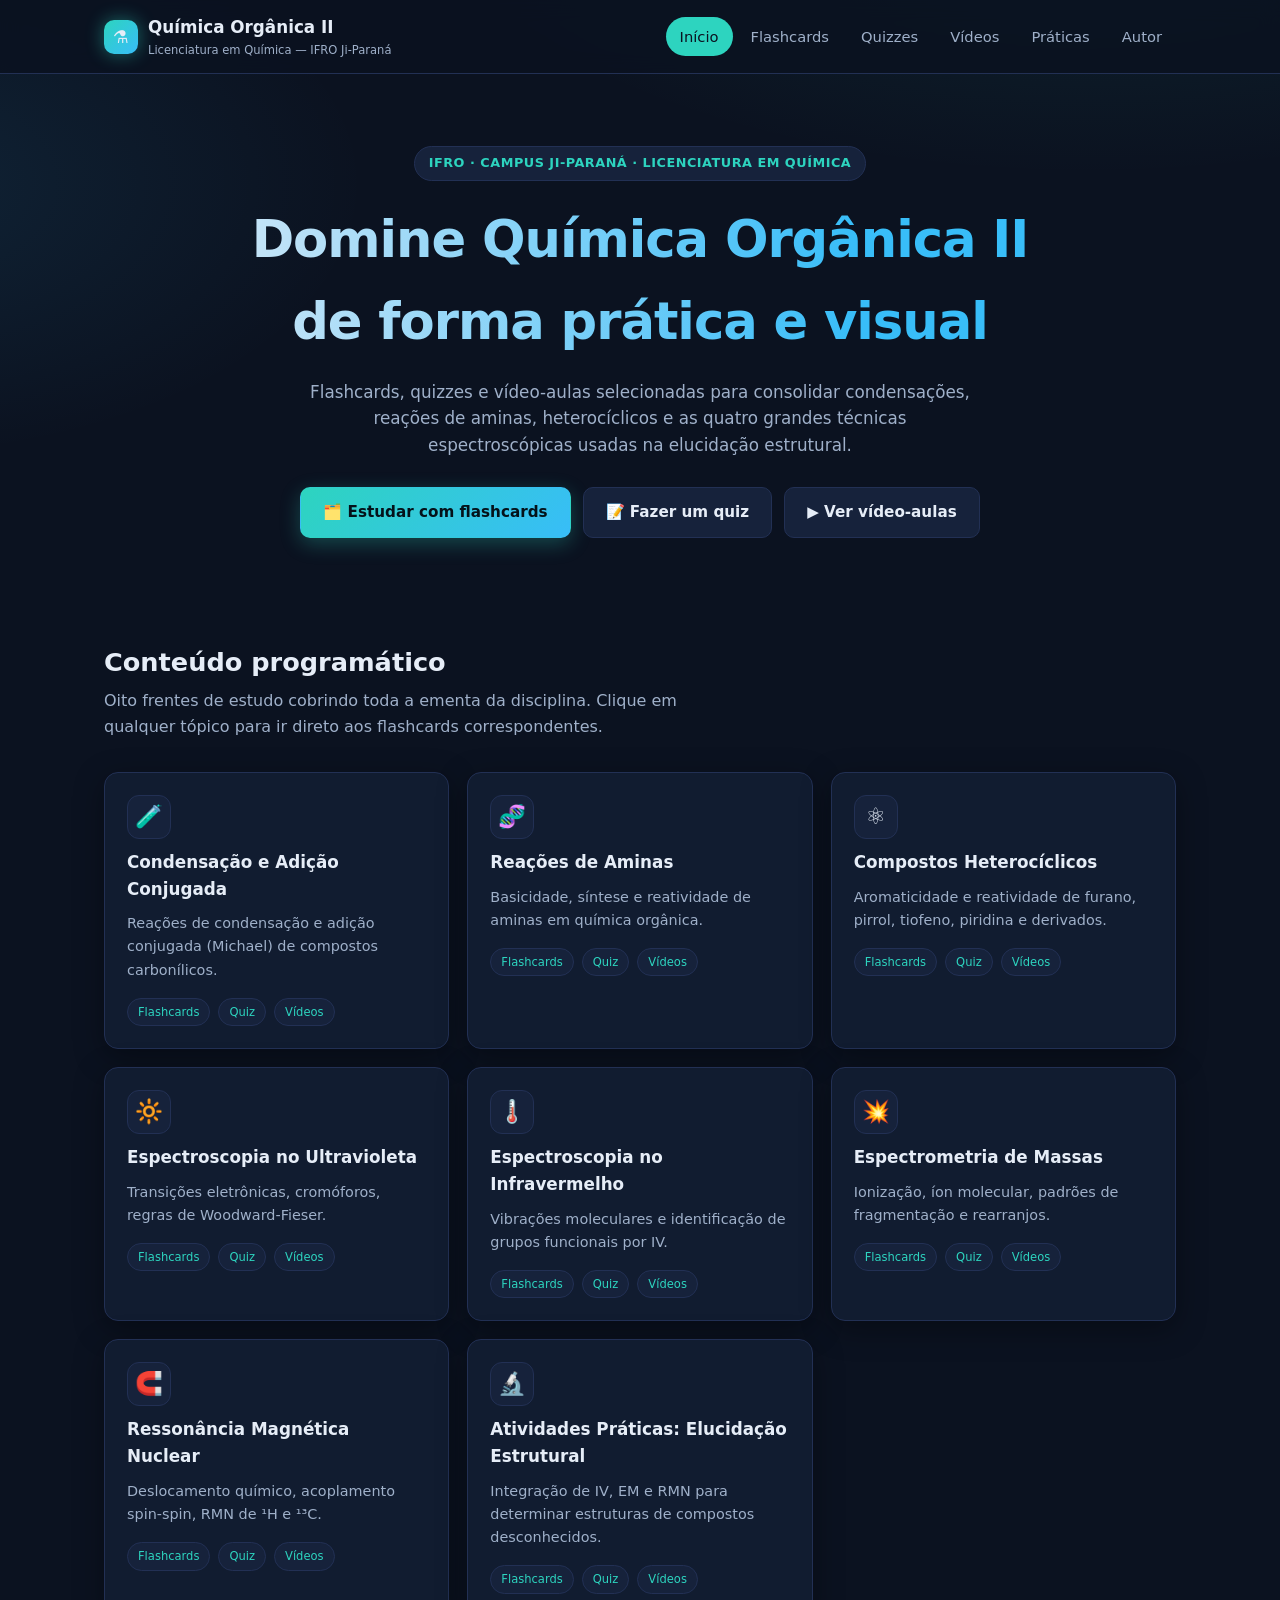
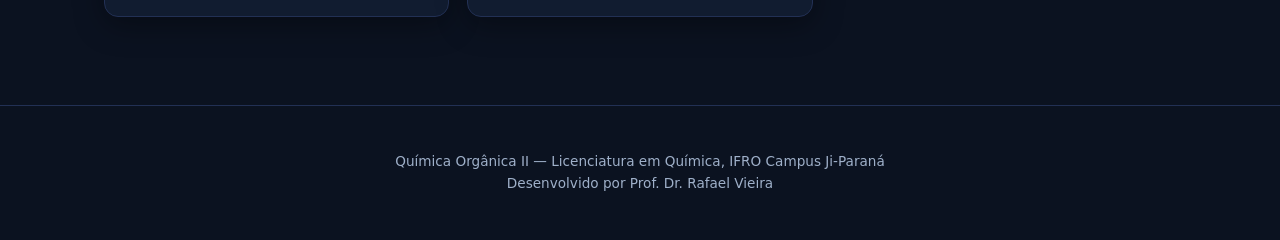
==== index.html @ 16059b0d "first commit" ====
<!DOCTYPE html>
<html lang="pt-BR">
<head>
<meta charset="UTF-8">
<meta name="viewport" content="width=device-width, initial-scale=1.0">
<title>Química Orgânica II — IFRO Ji-Paraná</title>
<meta name="description" content="Plataforma de apoio aos estudantes de Licenciatura em Química do IFRO Campus Ji-Paraná: flashcards, quizzes e vídeos sobre Química Orgânica II.">
<link rel="stylesheet" href="assets/css/style.css">
</head>
<body>

<header class="site-header">
  <nav class="nav">
    <a class="brand" href="index.html">
      <span class="mol">⚗️</span>
      <span>Química Orgânica II<br><small>Licenciatura em Química — IFRO Ji-Paraná</small></span>
    </a>
    <button class="nav-toggle" aria-label="Abrir menu">☰</button>
    <div class="nav-links">
      <a href="index.html">Início</a>
      <a href="flashcards.html">Flashcards</a>
      <a href="quizzes.html">Quizzes</a>
      <a href="videos.html">Vídeos</a>
      <a href="praticas.html">Práticas</a>
      <a href="autor.html">Autor</a>
    </div>
  </nav>
</header>

<section class="hero">
  <div class="container">
    <span class="eyebrow">IFRO · Campus Ji-Paraná · Licenciatura em Química</span>
    <h1>Domine Química Orgânica II<br>de forma prática e visual</h1>
    <p class="lead">Flashcards, quizzes e vídeo-aulas selecionadas para consolidar condensações, reações
      de aminas, heterocíclicos e as quatro grandes técnicas espectroscópicas usadas na elucidação
      estrutural.</p>
    <div class="hero-actions">
      <a class="btn btn-primary" href="flashcards.html">🗂️ Estudar com flashcards</a>
      <a class="btn btn-ghost" href="quizzes.html">📝 Fazer um quiz</a>
      <a class="btn btn-ghost" href="videos.html">▶️ Ver vídeo-aulas</a>
    </div>
  </div>
</section>

<section>
  <div class="container">
    <h2 class="section-title">Conteúdo programático</h2>
    <p class="section-sub">Oito frentes de estudo cobrindo toda a ementa da disciplina. Clique em qualquer
      tópico para ir direto aos flashcards correspondentes.</p>
    <div class="grid" id="topics-grid"></div>
  </div>
</section>

<footer class="site-footer">
  <div class="container">
    <p>Química Orgânica II — Licenciatura em Química, IFRO Campus Ji-Paraná<br>
    Desenvolvido por <a href="autor.html">Prof. Dr. Rafael Vieira</a></p>
  </div>
</footer>

<script src="assets/js/topics-data.js"></script>
<script src="assets/js/app.js"></script>
<script>
  document.addEventListener("DOMContentLoaded", () => {
    const grid = document.getElementById("topics-grid");
    TOPICS.forEach(t => {
      const card = document.createElement("a");
      card.href = `flashcards.html?topic=${t.id}`;
      card.className = "card topic-card";
      card.style.color = "inherit";
      card.innerHTML = `
        <div class="icon">${t.icon}</div>
        <h3>${t.title}</h3>
        <p>${t.description}</p>
        <div class="tags">
          <span class="tag">Flashcards</span>
          <span class="tag">Quiz</span>
          <span class="tag">Vídeos</span>
        </div>
      `;
      grid.appendChild(card);
    });
  });
</script>
</body>
</html>
---- assets/css/style.css ----
/* =========================================================
   Química Orgânica II — IFRO Ji-Paraná
   Tema: Científico Moderno (dark, petróleo + aqua)
   ========================================================= */

:root{
  --bg: #0b1220;
  --bg-alt: #0f172a;
  --surface: #111c30;
  --surface-2: #16223b;
  --border: #223054;
  --text: #e6edf7;
  --text-muted: #9fb0c9;
  --accent: #2dd4bf;      /* aqua/teal */
  --accent-2: #38bdf8;    /* sky blue */
  --accent-3: #a78bfa;    /* violet, detalhes */
  --success: #4ade80;
  --danger: #f87171;
  --warning: #fbbf24;
  --radius: 14px;
  --shadow: 0 8px 30px rgba(0,0,0,0.35);
  --font-body: 'Inter', system-ui, -apple-system, Segoe UI, Roboto, Arial, sans-serif;
  --font-mono: 'JetBrains Mono', 'Fira Code', Consolas, monospace;
  --maxw: 1120px;
}

*{ box-sizing: border-box; }
html{ scroll-behavior: smooth; }

body{
  margin: 0;
  font-family: var(--font-body);
  background:
    radial-gradient(1200px 600px at 85% -10%, rgba(45,212,191,0.12), transparent 60%),
    radial-gradient(900px 500px at -10% 10%, rgba(56,189,248,0.10), transparent 55%),
    var(--bg);
  color: var(--text);
  line-height: 1.6;
  min-height: 100vh;
}

a{ color: var(--accent); text-decoration: none; }
a:hover{ color: var(--accent-2); }

img{ max-width: 100%; display: block; }

.container{
  max-width: var(--maxw);
  margin: 0 auto;
  padding: 0 24px;
}

/* ---------- NAV ---------- */
.site-header{
  position: sticky;
  top: 0;
  z-index: 100;
  background: rgba(11,18,32,0.85);
  backdrop-filter: blur(10px);
  border-bottom: 1px solid var(--border);
}
.nav{
  max-width: var(--maxw);
  margin: 0 auto;
  padding: 14px 24px;
  display: flex;
  align-items: center;
  justify-content: space-between;
  gap: 16px;
  position: relative;
}
.brand{
  display: flex;
  align-items: center;
  gap: 10px;
  font-weight: 700;
  color: var(--text);
  font-size: 1.05rem;
}
.brand .mol{
  width: 34px; height: 34px;
  border-radius: 10px;
  background: linear-gradient(135deg, var(--accent), var(--accent-2));
  display: flex; align-items: center; justify-content: center;
  font-size: 1.1rem;
  box-shadow: 0 0 18px rgba(45,212,191,0.45);
}
.brand small{ display:block; font-weight: 400; color: var(--text-muted); font-size: 0.72rem; }

.nav-links{
  display: flex;
  gap: 4px;
  align-items: center;
  flex-wrap: wrap;
}
.nav-links a{
  color: var(--text-muted);
  padding: 8px 14px;
  border-radius: 999px;
  font-size: 0.92rem;
  font-weight: 500;
  transition: all .15s ease;
}
.nav-links a:hover{ color: var(--text); background: var(--surface-2); }
.nav-links a.active{ color: var(--bg); background: var(--accent); }

.nav-toggle{
  display: none;
  background: var(--surface-2);
  border: 1px solid var(--border);
  color: var(--text);
  border-radius: 8px;
  padding: 8px 10px;
  cursor: pointer;
}

@media (max-width: 880px){
  .nav-toggle{ display: block; }
  .nav-links{
    display: none;
    position: absolute;
    top: 64px; left: 0; right: 0;
    background: var(--bg-alt);
    border-bottom: 1px solid var(--border);
    flex-direction: column;
    align-items: stretch;
    padding: 10px 16px 16px;
  }
  .nav-links.open{ display: flex; }
  .nav-links a{ padding: 12px 14px; }
}

/* ---------- HERO ---------- */
.hero{
  padding: 72px 0 56px;
  text-align: center;
}
.hero .eyebrow{
  display: inline-block;
  padding: 6px 14px;
  border-radius: 999px;
  background: var(--surface-2);
  border: 1px solid var(--border);
  color: var(--accent);
  font-size: 0.8rem;
  font-weight: 600;
  letter-spacing: 0.04em;
  text-transform: uppercase;
  margin-bottom: 18px;
}
.hero h1{
  font-size: clamp(2rem, 4.5vw, 3.2rem);
  margin: 0 0 16px;
  font-weight: 800;
  letter-spacing: -0.02em;
  background: linear-gradient(90deg, var(--text), var(--accent-2) 70%);
  -webkit-background-clip: text;
  background-clip: text;
  color: transparent;
}
.hero p.lead{
  max-width: 680px;
  margin: 0 auto 28px;
  color: var(--text-muted);
  font-size: 1.05rem;
}
.hero-actions{
  display: flex;
  gap: 12px;
  justify-content: center;
  flex-wrap: wrap;
}

.btn{
  display: inline-flex;
  align-items: center;
  gap: 8px;
  padding: 12px 22px;
  border-radius: 10px;
  font-weight: 600;
  font-size: 0.95rem;
  border: 1px solid transparent;
  cursor: pointer;
  transition: transform .15s ease, box-shadow .15s ease;
}
.btn:hover{ transform: translateY(-1px); }
.btn-primary{
  background: linear-gradient(135deg, var(--accent), var(--accent-2));
  color: #04121a;
  box-shadow: 0 6px 20px rgba(45,212,191,0.28);
}
.btn-primary:hover{ color: #04121a; }
.btn-ghost{
  background: var(--surface-2);
  color: var(--text);
  border-color: var(--border);
}
.btn-ghost:hover{ color: var(--text); border-color: var(--accent); }
.btn-sm{ padding: 8px 14px; font-size: 0.85rem; }

/* ---------- SECTIONS / CARDS ---------- */
section{ padding: 48px 0; }
.section-title{
  font-size: 1.6rem;
  font-weight: 700;
  margin: 0 0 6px;
}
.section-sub{
  color: var(--text-muted);
  margin: 0 0 32px;
  max-width: 640px;
}

.grid{
  display: grid;
  gap: 18px;
  grid-template-columns: repeat(auto-fit, minmax(260px, 1fr));
}

.card{
  background: var(--surface);
  border: 1px solid var(--border);
  border-radius: var(--radius);
  padding: 22px;
  box-shadow: var(--shadow);
  transition: border-color .15s ease, transform .15s ease;
}
.card:hover{ border-color: var(--accent); transform: translateY(-2px); }

.topic-card{
  display: flex;
  flex-direction: column;
  gap: 10px;
}
.topic-card .icon{
  width: 44px; height: 44px;
  border-radius: 12px;
  display: flex; align-items: center; justify-content: center;
  font-size: 1.4rem;
  background: var(--surface-2);
  border: 1px solid var(--border);
}
.topic-card h3{ margin: 0; font-size: 1.05rem; }
.topic-card p{ margin: 0; color: var(--text-muted); font-size: 0.9rem; }
.topic-card .tags{ display: flex; gap: 8px; flex-wrap: wrap; margin-top: 6px; }
.tag{
  font-size: 0.72rem;
  padding: 4px 10px;
  border-radius: 999px;
  background: var(--surface-2);
  color: var(--accent);
  border: 1px solid var(--border);
}

/* ---------- TOPIC SELECTOR (flashcards/quiz/videos) ---------- */
.topic-selector{
  display: flex;
  gap: 8px;
  flex-wrap: wrap;
  margin-bottom: 28px;
}
.topic-chip{
  padding: 9px 16px;
  border-radius: 999px;
  background: var(--surface);
  border: 1px solid var(--border);
  color: var(--text-muted);
  font-size: 0.88rem;
  font-weight: 600;
  cursor: pointer;
  transition: all .15s ease;
}
.topic-chip:hover{ border-color: var(--accent); color: var(--text); }
.topic-chip.active{
  background: linear-gradient(135deg, var(--accent), var(--accent-2));
  color: #04121a;
  border-color: transparent;
}

/* ---------- FLASHCARDS ---------- */
.flash-wrap{ max-width: 620px; margin: 0 auto; }
.flash-progress{
  display: flex; justify-content: space-between; align-items: center;
  margin-bottom: 14px; color: var(--text-muted); font-size: 0.85rem;
}
.flashcard{
  perspective: 1400px;
  height: 280px;
  margin-bottom: 22px;
  cursor: pointer;
}
.flashcard-inner{
  position: relative;
  width: 100%; height: 100%;
  transition: transform 0.5s cubic-bezier(.4,.2,.2,1);
  transform-style: preserve-3d;
}
.flashcard.flipped .flashcard-inner{ transform: rotateY(180deg); }
.flash-face{
  position: absolute; inset: 0;
  backface-visibility: hidden;
  border-radius: var(--radius);
  border: 1px solid var(--border);
  display: flex; flex-direction: column; align-items: center; justify-content: center;
  text-align: center;
  padding: 32px;
  background: var(--surface);
  box-shadow: var(--shadow);
}
.flash-face.front{ background: linear-gradient(160deg, var(--surface), var(--surface-2)); }
.flash-face.back{
  transform: rotateY(180deg);
  background: linear-gradient(160deg, #123b38, var(--surface));
  border-color: var(--accent);
}
.flash-face .label{
  position: absolute; top: 14px; left: 18px;
  font-size: 0.7rem; text-transform: uppercase; letter-spacing: 0.06em;
  color: var(--text-muted);
}
.flash-face .txt{ font-size: 1.15rem; font-weight: 600; }
.flash-face .hint{ margin-top: 14px; font-size: 0.78rem; color: var(--text-muted); }
.flash-controls{
  display: flex; justify-content: center; gap: 10px; flex-wrap: wrap;
}

/* ---------- QUIZ ---------- */
.quiz-wrap{ max-width: 680px; margin: 0 auto; }
.quiz-progress-bar{
  height: 6px; border-radius: 999px; background: var(--surface-2);
  overflow: hidden; margin-bottom: 24px;
}
.quiz-progress-fill{
  height: 100%; background: linear-gradient(90deg, var(--accent), var(--accent-2));
  transition: width .3s ease;
}
.quiz-question{ font-size: 1.15rem; font-weight: 700; margin-bottom: 20px; }
.quiz-options{ display: flex; flex-direction: column; gap: 10px; margin-bottom: 22px; }
.quiz-option{
  text-align: left;
  padding: 14px 16px;
  border-radius: 10px;
  background: var(--surface);
  border: 1px solid var(--border);
  color: var(--text);
  cursor: pointer;
  font-size: 0.95rem;
  transition: all .15s ease;
}
.quiz-option:hover{ border-color: var(--accent-2); }
.quiz-option.correct{ border-color: var(--success); background: rgba(74,222,128,0.12); }
.quiz-option.incorrect{ border-color: var(--danger); background: rgba(248,113,113,0.12); }
.quiz-option:disabled{ cursor: default; }
.quiz-explain{
  background: var(--surface-2);
  border: 1px solid var(--border);
  border-radius: 10px;
  padding: 16px;
  font-size: 0.92rem;
  color: var(--text-muted);
  margin-bottom: 20px;
}
.quiz-score{
  text-align: center;
  padding: 40px 20px;
}
.quiz-score .big{ font-size: 3rem; font-weight: 800; color: var(--accent); }

/* ---------- VIDEOS ---------- */
.video-grid{
  display: grid;
  gap: 22px;
  grid-template-columns: repeat(auto-fit, minmax(300px, 1fr));
}
.video-card{
  background: var(--surface);
  border: 1px solid var(--border);
  border-radius: var(--radius);
  overflow: hidden;
  box-shadow: var(--shadow);
}
.video-card .frame-wrap{ position: relative; padding-top: 56.25%; background: #000; }
.video-card iframe{ position: absolute; inset: 0; width: 100%; height: 100%; border: 0; }
.video-card .meta{ padding: 16px 18px; }
.video-card .meta h4{ margin: 0 0 6px; font-size: 1rem; }
.video-card .meta p{ margin: 0; color: var(--text-muted); font-size: 0.85rem; }
.video-card .meta .channel{ color: var(--accent); font-size: 0.78rem; font-weight: 600; margin-top: 8px; display: block; }

/* ---------- PRÁTICAS ---------- */
.practical-block{
  background: var(--surface);
  border: 1px solid var(--border);
  border-radius: var(--radius);
  padding: 26px;
  margin-bottom: 20px;
}
.practical-block h3{ margin-top: 0; color: var(--accent-2); }
.practical-block .data{
  background: var(--surface-2);
  border-left: 3px solid var(--accent);
  padding: 12px 16px;
  border-radius: 8px;
  font-family: var(--font-mono);
  font-size: 0.88rem;
  margin: 14px 0;
  white-space: pre-wrap;
}
details.solution{
  margin-top: 14px;
  border-top: 1px dashed var(--border);
  padding-top: 12px;
}
details.solution summary{
  cursor: pointer;
  color: var(--accent);
  font-weight: 600;
  font-size: 0.9rem;
}
details.solution[open] summary{ margin-bottom: 10px; }

/* ---------- AUTOR ---------- */
.author-hero{
  display: flex;
  gap: 36px;
  align-items: center;
  flex-wrap: wrap;
  padding: 40px 0;
}
.author-photo{
  width: 220px; height: 220px;
  border-radius: 20px;
  object-fit: cover;
  border: 2px solid var(--border);
  box-shadow: var(--shadow);
}
.author-info h1{ margin: 0 0 6px; font-size: 1.9rem; }
.author-info .role{ color: var(--accent); font-weight: 600; margin-bottom: 14px; }
.author-info p{ color: var(--text-muted); max-width: 560px; }
.author-links{ display: flex; gap: 10px; margin-top: 16px; flex-wrap: wrap; }

/* ---------- FOOTER ---------- */
.site-footer{
  border-top: 1px solid var(--border);
  padding: 32px 0;
  margin-top: 40px;
  color: var(--text-muted);
  font-size: 0.85rem;
  text-align: center;
}
.site-footer a{ color: var(--text-muted); }
.site-footer a:hover{ color: var(--accent); }

/* ---------- Utilities ---------- */
.empty-state{
  text-align: center;
  padding: 40px 20px;
  color: var(--text-muted);
}
.badge{
  display: inline-block;
  padding: 3px 10px;
  border-radius: 999px;
  font-size: 0.72rem;
  font-weight: 700;
  background: var(--surface-2);
  color: var(--accent);
  border: 1px solid var(--border);
}
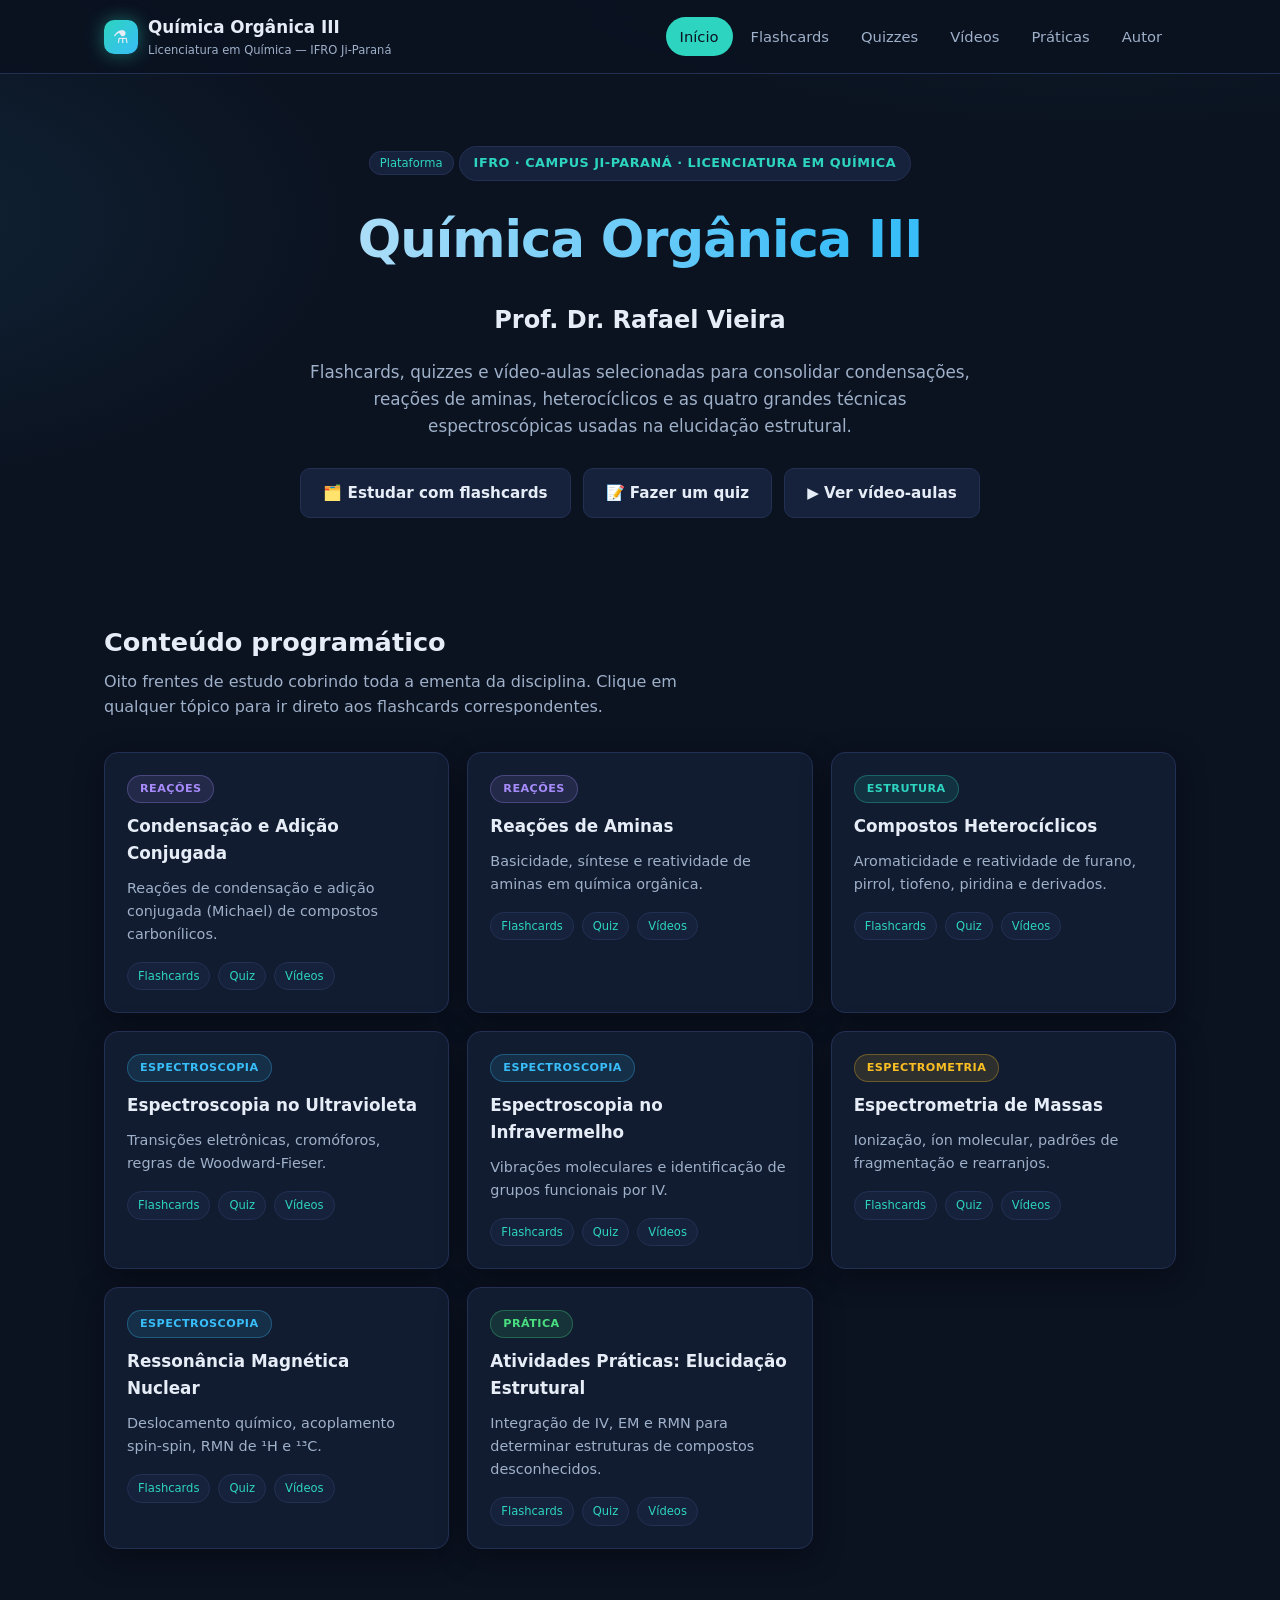
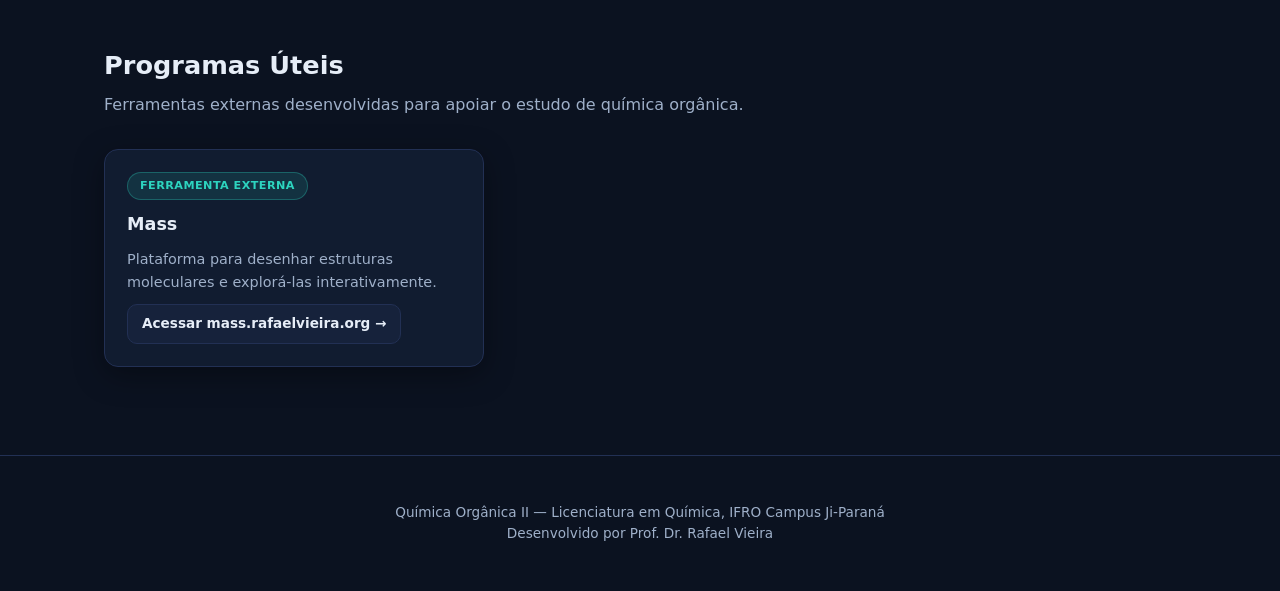
==== commit 61b59997: "melhorando a pagina" ====
--- a/index.html
+++ b/index.html
@@ -3,7 +3,7 @@
 <head>
 <meta charset="UTF-8">
 <meta name="viewport" content="width=device-width, initial-scale=1.0">
-<title>Química Orgânica II — IFRO Ji-Paraná</title>
+<title>Química Orgânica III — IFRO Ji-Paraná</title>
 <meta name="description" content="Plataforma de apoio aos estudantes de Licenciatura em Química do IFRO Campus Ji-Paraná: flashcards, quizzes e vídeos sobre Química Orgânica II.">
 <link rel="stylesheet" href="assets/css/style.css">
 </head>
@@ -13,7 +13,7 @@
   <nav class="nav">
     <a class="brand" href="index.html">
       <span class="mol">⚗️</span>
-      <span>Química Orgânica II<br><small>Licenciatura em Química — IFRO Ji-Paraná</small></span>
+      <span>Química Orgânica III<br><small>Licenciatura em Química — IFRO Ji-Paraná</small></span>
     </a>
     <button class="nav-toggle" aria-label="Abrir menu">☰</button>
     <div class="nav-links">
@@ -29,13 +29,15 @@
 
 <section class="hero">
   <div class="container">
+    <span class="tag tag-tool">Plataforma</span>
     <span class="eyebrow">IFRO · Campus Ji-Paraná · Licenciatura em Química</span>
-    <h1>Domine Química Orgânica II<br>de forma prática e visual</h1>
+    <h1> Química Orgânica III<br> </h1>
+    <h2> Prof. Dr. Rafael Vieira </h2>
     <p class="lead">Flashcards, quizzes e vídeo-aulas selecionadas para consolidar condensações, reações
       de aminas, heterocíclicos e as quatro grandes técnicas espectroscópicas usadas na elucidação
       estrutural.</p>
     <div class="hero-actions">
-      <a class="btn btn-primary" href="flashcards.html">🗂️ Estudar com flashcards</a>
+      <a class="btn btn-ghost" href="flashcards.html">🗂️ Estudar com flashcards</a>
       <a class="btn btn-ghost" href="quizzes.html">📝 Fazer um quiz</a>
       <a class="btn btn-ghost" href="videos.html">▶️ Ver vídeo-aulas</a>
     </div>
@@ -48,6 +50,19 @@
     <p class="section-sub">Oito frentes de estudo cobrindo toda a ementa da disciplina. Clique em qualquer
       tópico para ir direto aos flashcards correspondentes.</p>
     <div class="grid" id="topics-grid"></div>
+  </div>
+</section>
+
+<section>
+  <div class="container">
+    <h2 class="section-title">Programas Úteis</h2>
+    <p class="section-sub">Ferramentas externas desenvolvidas para apoiar o estudo de química orgânica.</p>
+    <div class="card tool-card">
+      <span class="cat-tag teal">Ferramenta externa</span>
+      <h3>Mass</h3>
+      <p>Plataforma para desenhar estruturas moleculares e explorá-las interativamente.</p>
+      <a class="btn btn-ghost btn-sm" href="https://mass.rafaelvieira.org" target="_blank" rel="noopener">Acessar mass.rafaelvieira.org →</a>
+    </div>
   </div>
 </section>
 
@@ -69,7 +84,7 @@
       card.className = "card topic-card";
       card.style.color = "inherit";
       card.innerHTML = `
-        <div class="icon">${t.icon}</div>
+        <span class="cat-tag ${t.catClass}">${t.category}</span>
         <h3>${t.title}</h3>
         <p>${t.description}</p>
         <div class="tags">
--- a/assets/css/style.css
+++ b/assets/css/style.css
@@ -232,14 +232,6 @@
   flex-direction: column;
   gap: 10px;
 }
-.topic-card .icon{
-  width: 44px; height: 44px;
-  border-radius: 12px;
-  display: flex; align-items: center; justify-content: center;
-  font-size: 1.4rem;
-  background: var(--surface-2);
-  border: 1px solid var(--border);
-}
 .topic-card h3{ margin: 0; font-size: 1.05rem; }
 .topic-card p{ margin: 0; color: var(--text-muted); font-size: 0.9rem; }
 .topic-card .tags{ display: flex; gap: 8px; flex-wrap: wrap; margin-top: 6px; }
@@ -252,6 +244,54 @@
   border: 1px solid var(--border);
 }
 
+.tool-card{
+  display: flex;
+  flex-direction: column;
+  align-items: flex-start;
+  gap: 10px;
+  max-width: 380px;
+}
+.tool-card h3{ margin: 0; font-size: 1.1rem; }
+.tool-card p{ margin: 0; color: var(--text-muted); font-size: 0.9rem; }
+
+/* Tag de categoria (substitui os ícones dos cards) */
+.cat-tag{
+  display: inline-block;
+  align-self: flex-start;
+  font-size: 0.7rem;
+  font-weight: 700;
+  letter-spacing: 0.04em;
+  text-transform: uppercase;
+  padding: 4px 12px;
+  border-radius: 999px;
+  border: 1px solid transparent;
+}
+.cat-tag.violet{
+  background: rgba(167,139,250,0.12);
+  color: var(--accent-3);
+  border-color: rgba(167,139,250,0.3);
+}
+.cat-tag.teal{
+  background: rgba(45,212,191,0.12);
+  color: var(--accent);
+  border-color: rgba(45,212,191,0.3);
+}
+.cat-tag.blue{
+  background: rgba(56,189,248,0.12);
+  color: var(--accent-2);
+  border-color: rgba(56,189,248,0.3);
+}
+.cat-tag.amber{
+  background: rgba(251,191,36,0.12);
+  color: var(--warning);
+  border-color: rgba(251,191,36,0.3);
+}
+.cat-tag.green{
+  background: rgba(74,222,128,0.12);
+  color: var(--success);
+  border-color: rgba(74,222,128,0.3);
+}
+
 /* ---------- TOPIC SELECTOR (flashcards/quiz/videos) ---------- */
 .topic-selector{
   display: flex;
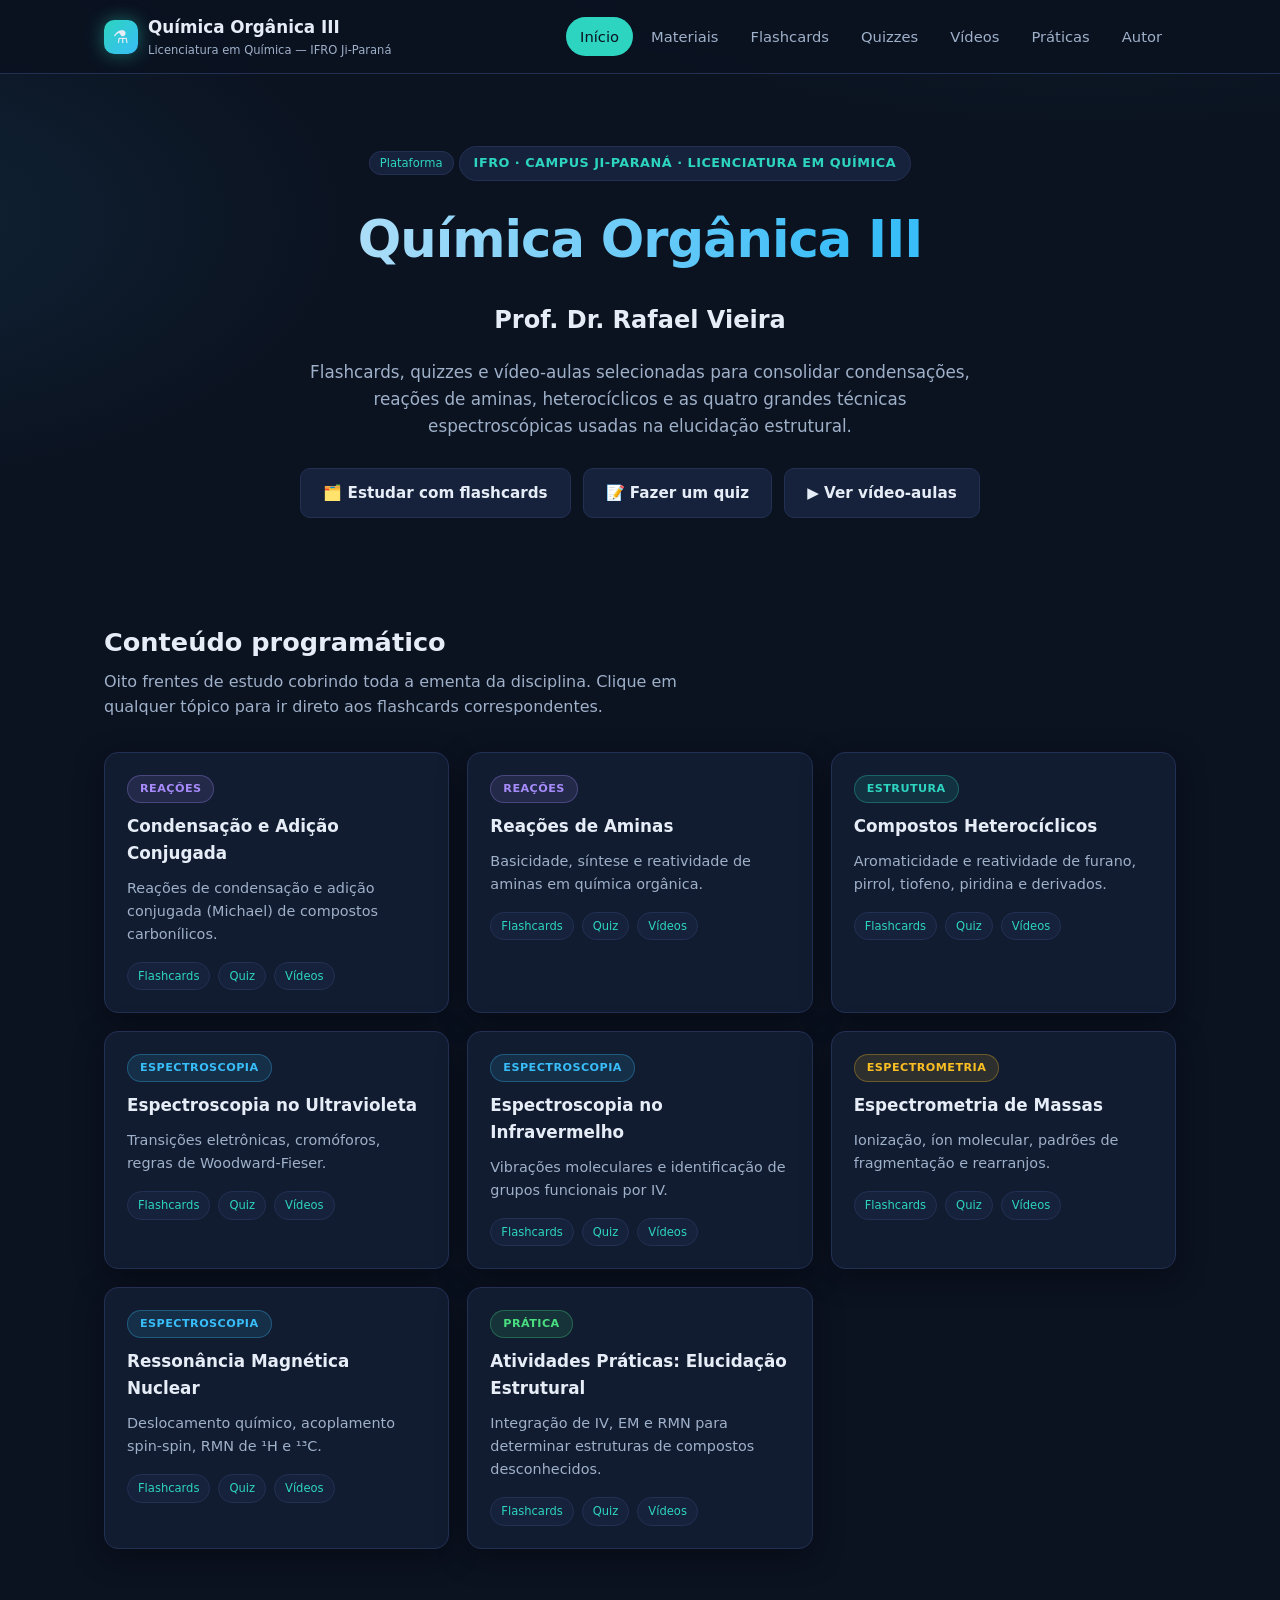
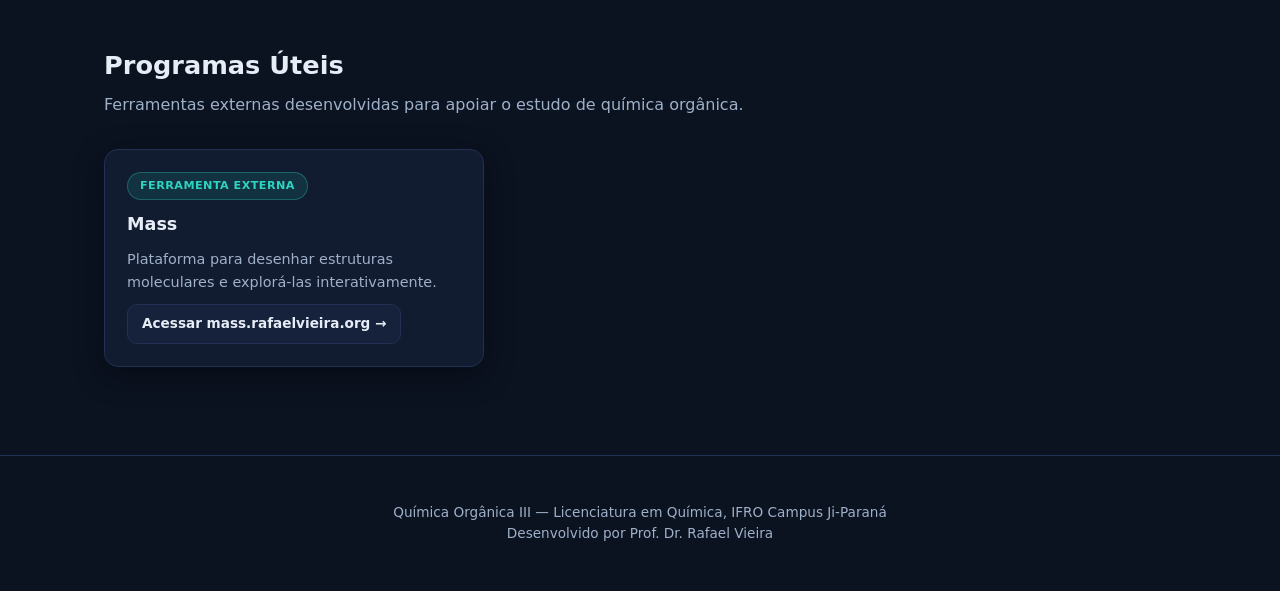
==== commit b6c43cc4: "aula enois_enolato_parte1_corrigido" ====
--- a/index.html
+++ b/index.html
@@ -4,7 +4,7 @@
 <meta charset="UTF-8">
 <meta name="viewport" content="width=device-width, initial-scale=1.0">
 <title>Química Orgânica III — IFRO Ji-Paraná</title>
-<meta name="description" content="Plataforma de apoio aos estudantes de Licenciatura em Química do IFRO Campus Ji-Paraná: flashcards, quizzes e vídeos sobre Química Orgânica II.">
+<meta name="description" content="Plataforma de apoio aos estudantes de Licenciatura em Química do IFRO Campus Ji-Paraná: flashcards, quizzes e vídeos sobre Química Orgânica III.">
 <link rel="stylesheet" href="assets/css/style.css">
 </head>
 <body>
@@ -18,6 +18,7 @@
     <button class="nav-toggle" aria-label="Abrir menu">☰</button>
     <div class="nav-links">
       <a href="index.html">Início</a>
+      <a href="materiais.html">Materiais</a>
       <a href="flashcards.html">Flashcards</a>
       <a href="quizzes.html">Quizzes</a>
       <a href="videos.html">Vídeos</a>
@@ -68,7 +69,7 @@
 
 <footer class="site-footer">
   <div class="container">
-    <p>Química Orgânica II — Licenciatura em Química, IFRO Campus Ji-Paraná<br>
+    <p>Química Orgânica III — Licenciatura em Química, IFRO Campus Ji-Paraná<br>
     Desenvolvido por <a href="autor.html">Prof. Dr. Rafael Vieira</a></p>
   </div>
 </footer>
--- a/assets/css/style.css
+++ b/assets/css/style.css
@@ -291,6 +291,37 @@
   color: var(--success);
   border-color: rgba(74,222,128,0.3);
 }
+.cat-tag.muted{
+  background: var(--surface-2);
+  color: var(--text-muted);
+  border-color: var(--border);
+}
+
+/* ---------- MATERIAIS ---------- */
+.material-grid{
+  display: grid;
+  gap: 18px;
+  grid-template-columns: repeat(auto-fit, minmax(260px, 1fr));
+}
+.material-card{
+  display: flex;
+  flex-direction: column;
+  gap: 10px;
+}
+.material-card h3{ margin: 0; font-size: 1.05rem; }
+.material-card p{ margin: 0; color: var(--text-muted); font-size: 0.9rem; }
+.material-card .material-meta{
+  display: flex;
+  gap: 8px;
+  align-items: center;
+  color: var(--text-muted);
+  font-size: 0.78rem;
+  margin-top: 2px;
+}
+.material-card.soon{
+  opacity: 0.55;
+}
+.material-card.soon:hover{ border-color: var(--border); transform: none; }
 
 /* ---------- TOPIC SELECTOR (flashcards/quiz/videos) ---------- */
 .topic-selector{
@@ -419,8 +450,32 @@
   overflow: hidden;
   box-shadow: var(--shadow);
 }
-.video-card .frame-wrap{ position: relative; padding-top: 56.25%; background: #000; }
+.video-card .frame-wrap{ position: relative; padding-top: 56.25%; background: #000; cursor: pointer; }
 .video-card iframe{ position: absolute; inset: 0; width: 100%; height: 100%; border: 0; }
+.video-thumb{
+  position: absolute; inset: 0;
+  width: 100%; height: 100%;
+  object-fit: cover;
+}
+.play-btn{
+  position: absolute; top: 50%; left: 50%;
+  transform: translate(-50%, -50%);
+  width: 62px; height: 62px;
+  border-radius: 50%;
+  background: rgba(0,0,0,0.55);
+  border: 2px solid var(--accent);
+  color: #fff;
+  font-size: 1.4rem;
+  display: flex; align-items: center; justify-content: center;
+  cursor: pointer;
+  transition: all .15s ease;
+}
+.play-btn::before{ content: "▶"; margin-left: 3px; }
+.frame-wrap:hover .play-btn{
+  background: var(--accent);
+  color: #04121a;
+  transform: translate(-50%, -50%) scale(1.08);
+}
 .video-card .meta{ padding: 16px 18px; }
 .video-card .meta h4{ margin: 0 0 6px; font-size: 1rem; }
 .video-card .meta p{ margin: 0; color: var(--text-muted); font-size: 0.85rem; }
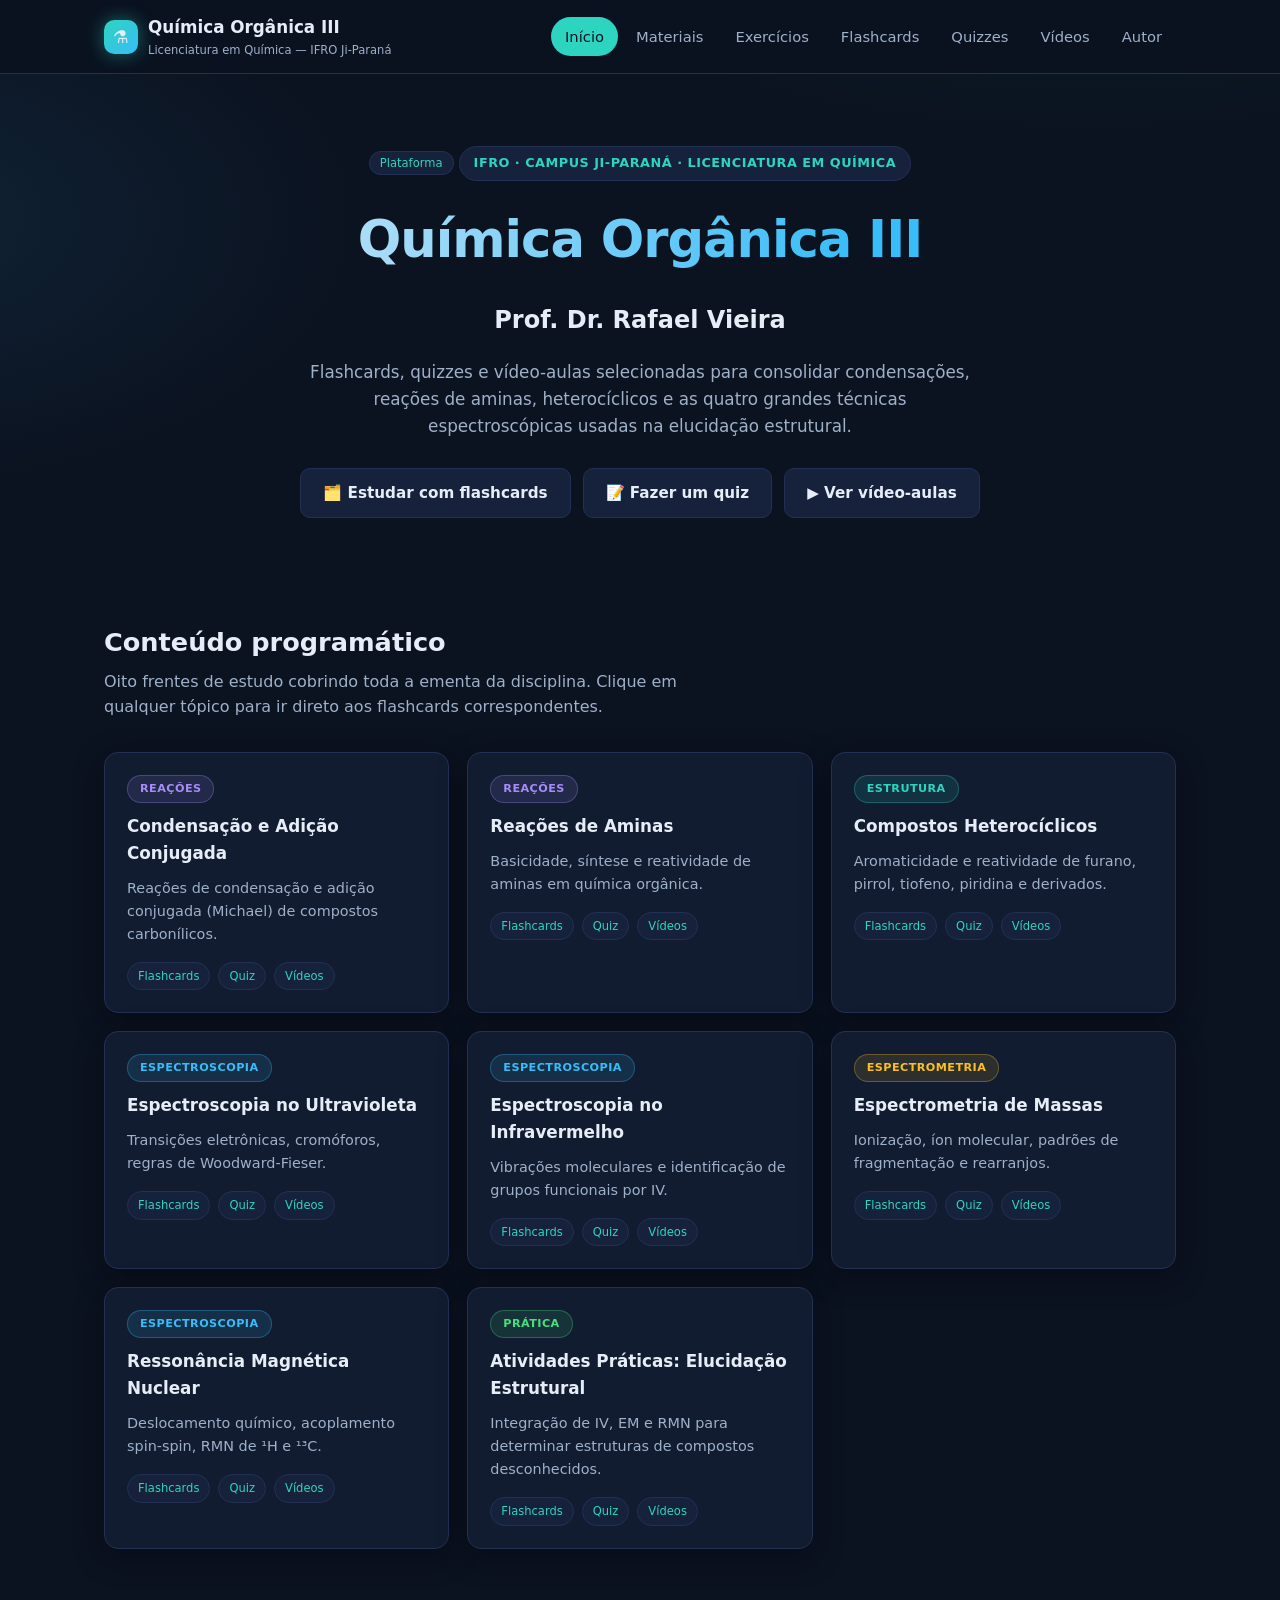
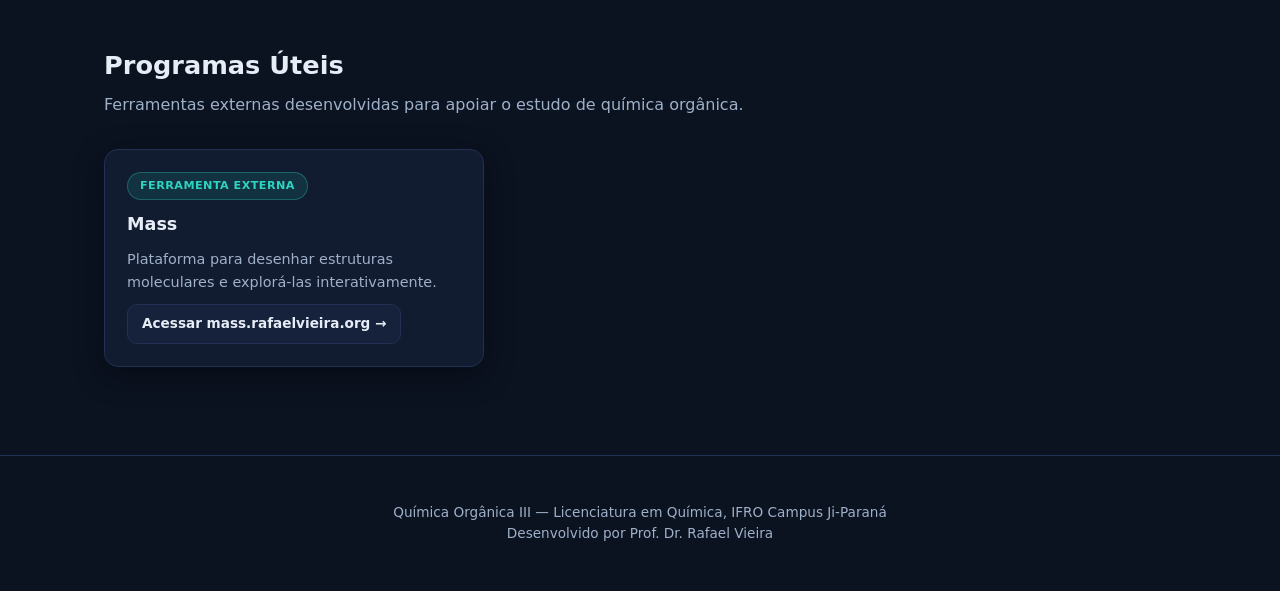
==== commit 26886597: "adicionando trabalho2" ====
--- a/index.html
+++ b/index.html
@@ -4,7 +4,7 @@
 <meta charset="UTF-8">
 <meta name="viewport" content="width=device-width, initial-scale=1.0">
 <title>Química Orgânica III — IFRO Ji-Paraná</title>
-<meta name="description" content="Plataforma de apoio aos estudantes de Licenciatura em Química do IFRO Campus Ji-Paraná: flashcards, quizzes e vídeos sobre Química Orgânica III.">
+<meta name="description" content="Plataforma de apoio aos estudantes de Licenciatura em Química do IFRO Campus Ji-Paraná: materiais, quizzes e vídeos sobre Química Orgânica III.">
 <link rel="stylesheet" href="assets/css/style.css">
 </head>
 <body>
@@ -19,10 +19,11 @@
     <div class="nav-links">
       <a href="index.html">Início</a>
       <a href="materiais.html">Materiais</a>
+      <a href="exercicios.html">Exercícios</a>
       <a href="flashcards.html">Flashcards</a>
       <a href="quizzes.html">Quizzes</a>
       <a href="videos.html">Vídeos</a>
-      <a href="praticas.html">Práticas</a>
+      <!-- <a href="praticas.html">Práticas</a> -->
       <a href="autor.html">Autor</a>
     </div>
   </nav>
--- a/assets/css/style.css
+++ b/assets/css/style.css
@@ -22,6 +22,7 @@
   --font-body: 'Inter', system-ui, -apple-system, Segoe UI, Roboto, Arial, sans-serif;
   --font-mono: 'JetBrains Mono', 'Fira Code', Consolas, monospace;
   --maxw: 1120px;
+  --billow: #f82e05;
 }
 
 *{ box-sizing: border-box; }
@@ -271,6 +272,12 @@
   color: var(--accent-3);
   border-color: rgba(167,139,250,0.3);
 }
+
+/* .cat-tag.yellow{
+  background: rgba(196, 236, 86, 0.12);
+  color: var(--accent-3);
+  border-color: rgba(222, 250, 139, 0.3);
+} */
 .cat-tag.teal{
   background: rgba(45,212,191,0.12);
   color: var(--accent);
@@ -308,6 +315,24 @@
   flex-direction: column;
   gap: 10px;
 }
+
+.material-card_lab{
+  display: flex;
+  flex-direction: column;
+  gap: 10px;
+}
+
+.material-card_lab h3{ margin: 0; color: greenyellow; font-size: 1.05rem; }
+.material-card_lab p{ margin: 0; color: white; font-size: 0.9rem; }
+.material-card_lab .material-meta{
+  display: flex;
+  gap: 8px;
+  align-items: center;
+  color: var(--text-muted);
+  font-size: 0.78rem;
+  margin-top: 2px;
+}
+
 .material-card h3{ margin: 0; font-size: 1.05rem; }
 .material-card p{ margin: 0; color: var(--text-muted); font-size: 0.9rem; }
 .material-card .material-meta{
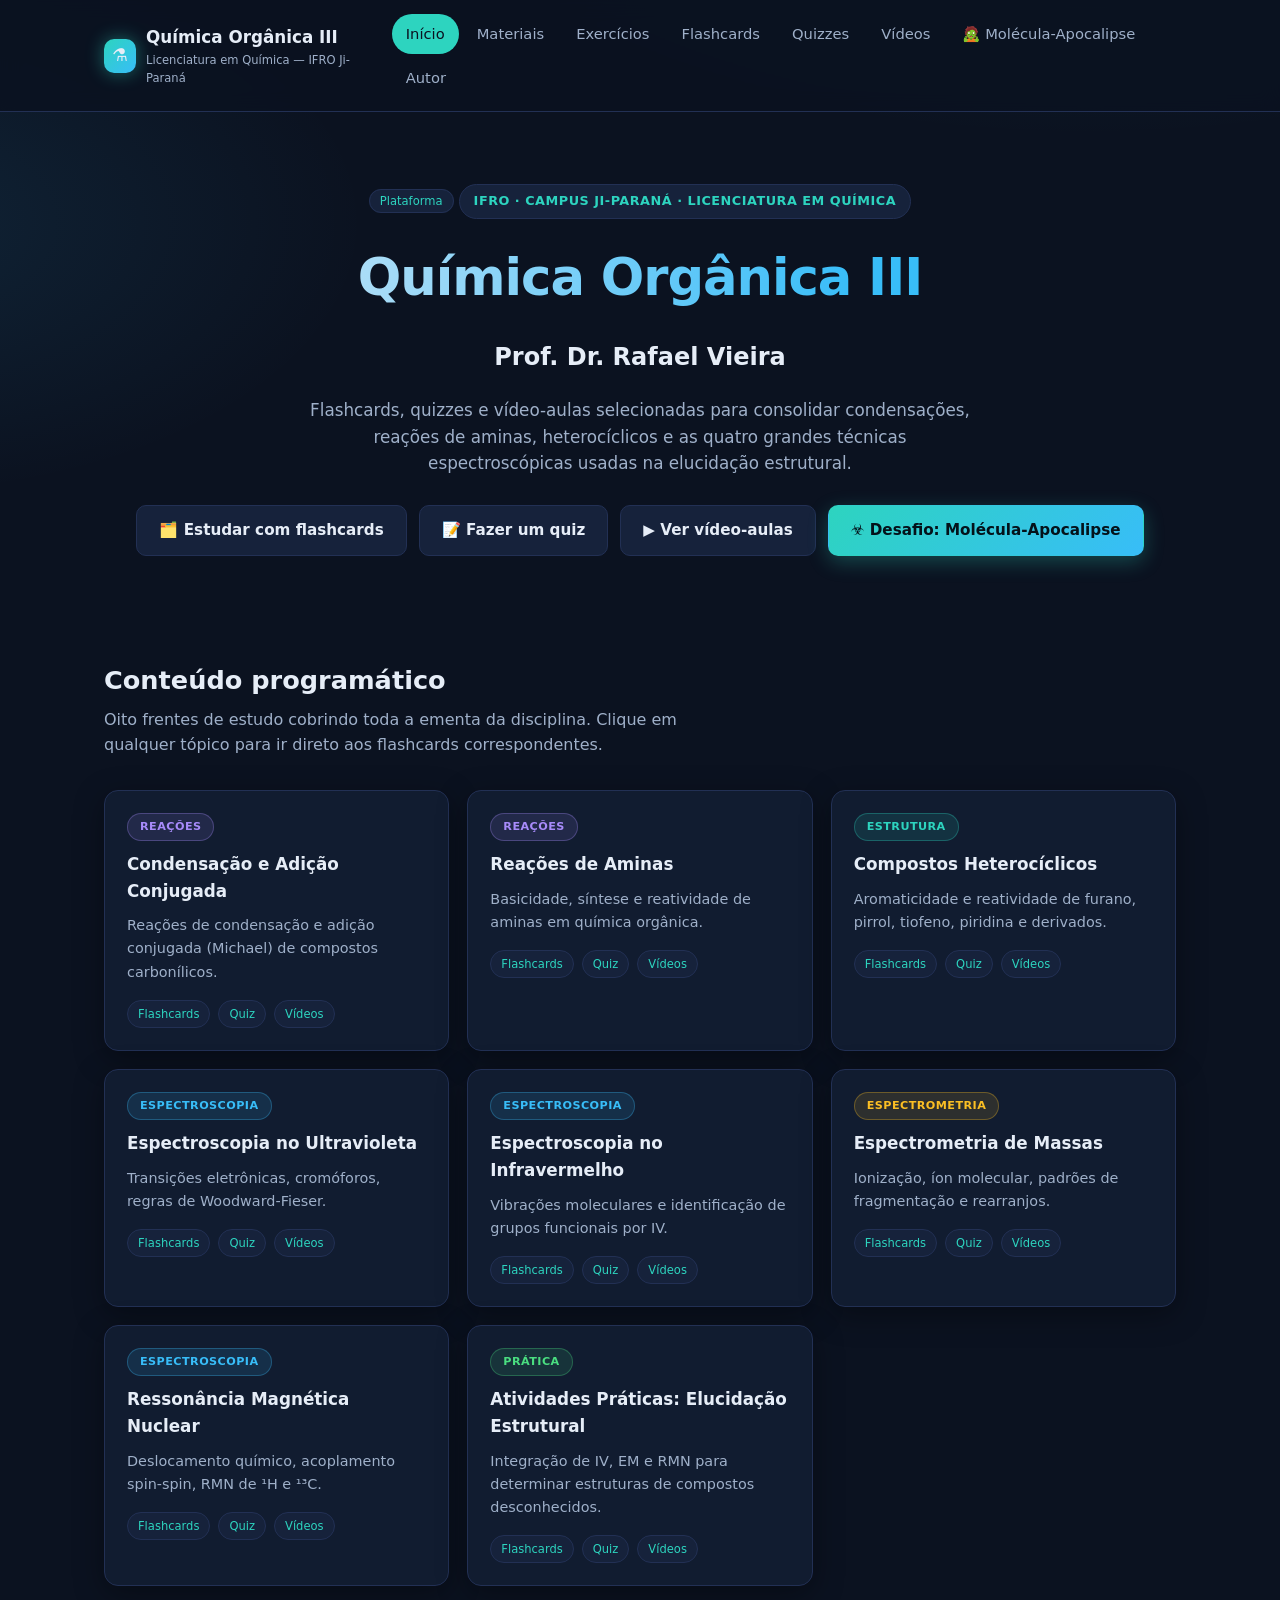
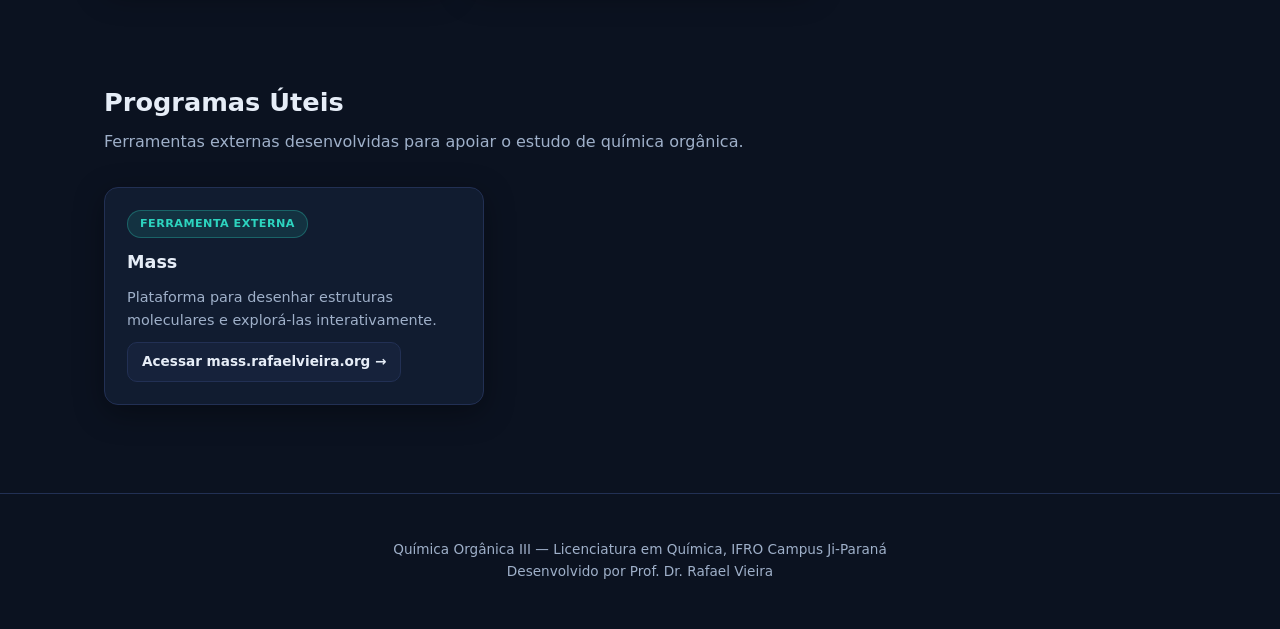
==== commit 5fbd516c: "desafio da molecula apocalipse" ====
--- a/index.html
+++ b/index.html
@@ -24,6 +24,7 @@
       <a href="quizzes.html">Quizzes</a>
       <a href="videos.html">Vídeos</a>
       <!-- <a href="praticas.html">Práticas</a> -->
+      <a href="molecula-apocalipse.html">🧟 Molécula-Apocalipse</a>
       <a href="autor.html">Autor</a>
     </div>
   </nav>
@@ -42,6 +43,7 @@
       <a class="btn btn-ghost" href="flashcards.html">🗂️ Estudar com flashcards</a>
       <a class="btn btn-ghost" href="quizzes.html">📝 Fazer um quiz</a>
       <a class="btn btn-ghost" href="videos.html">▶️ Ver vídeo-aulas</a>
+      <a class="btn btn-primary" href="molecula-apocalipse.html">☣️ Desafio: Molécula-Apocalipse</a>
     </div>
   </div>
 </section>
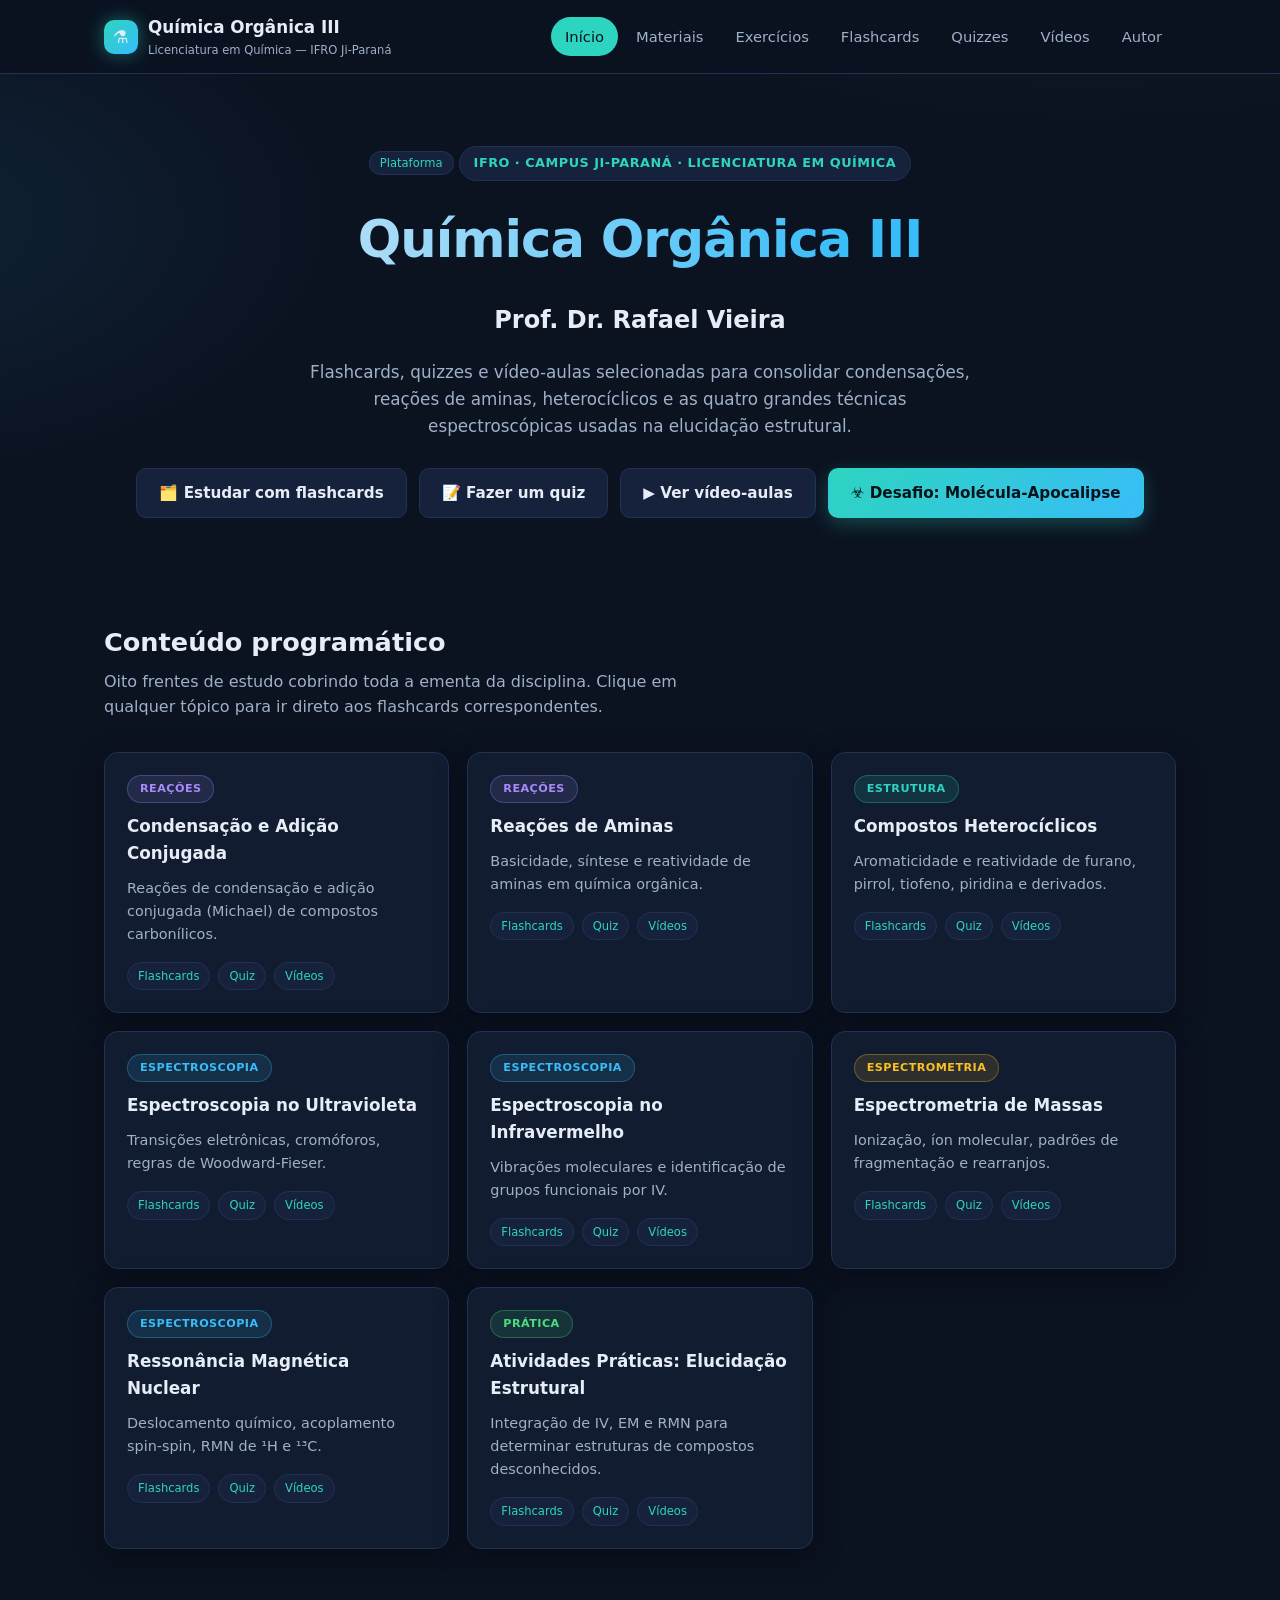
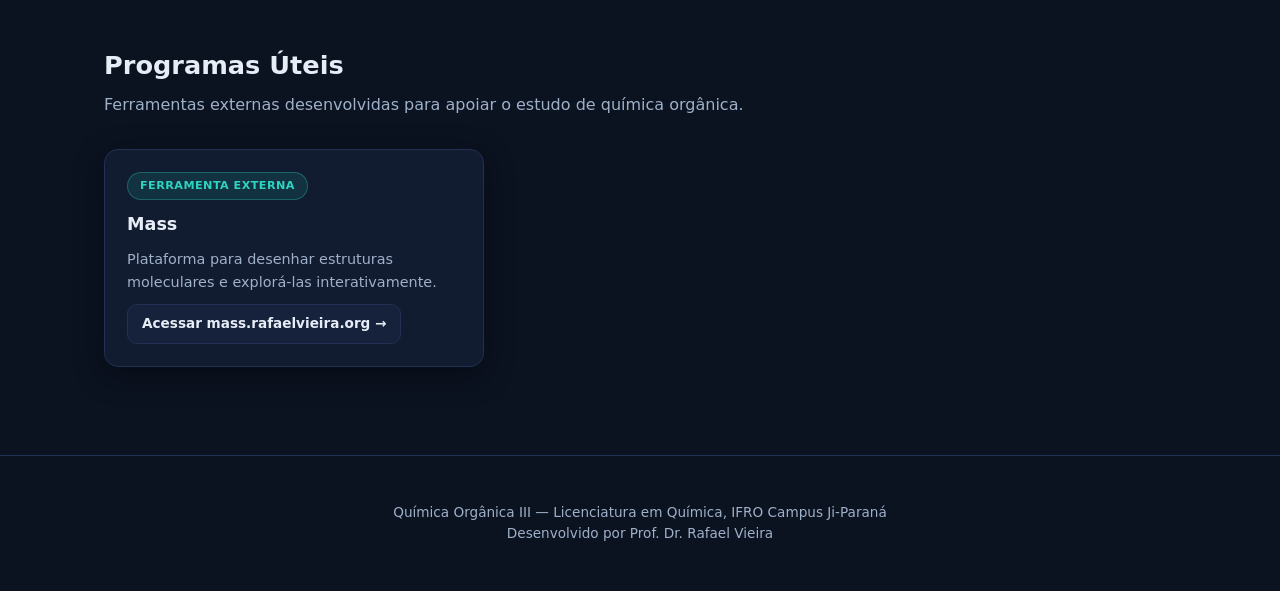
==== commit 19add4d0: "trabalho4" ====
--- a/index.html
+++ b/index.html
@@ -24,7 +24,7 @@
       <a href="quizzes.html">Quizzes</a>
       <a href="videos.html">Vídeos</a>
       <!-- <a href="praticas.html">Práticas</a> -->
-      <a href="molecula-apocalipse.html">🧟 Molécula-Apocalipse</a>
+      <!-- <a href="molecula-apocalipse.html">🧟 Molécula-Apocalipse</a> -->
       <a href="autor.html">Autor</a>
     </div>
   </nav>
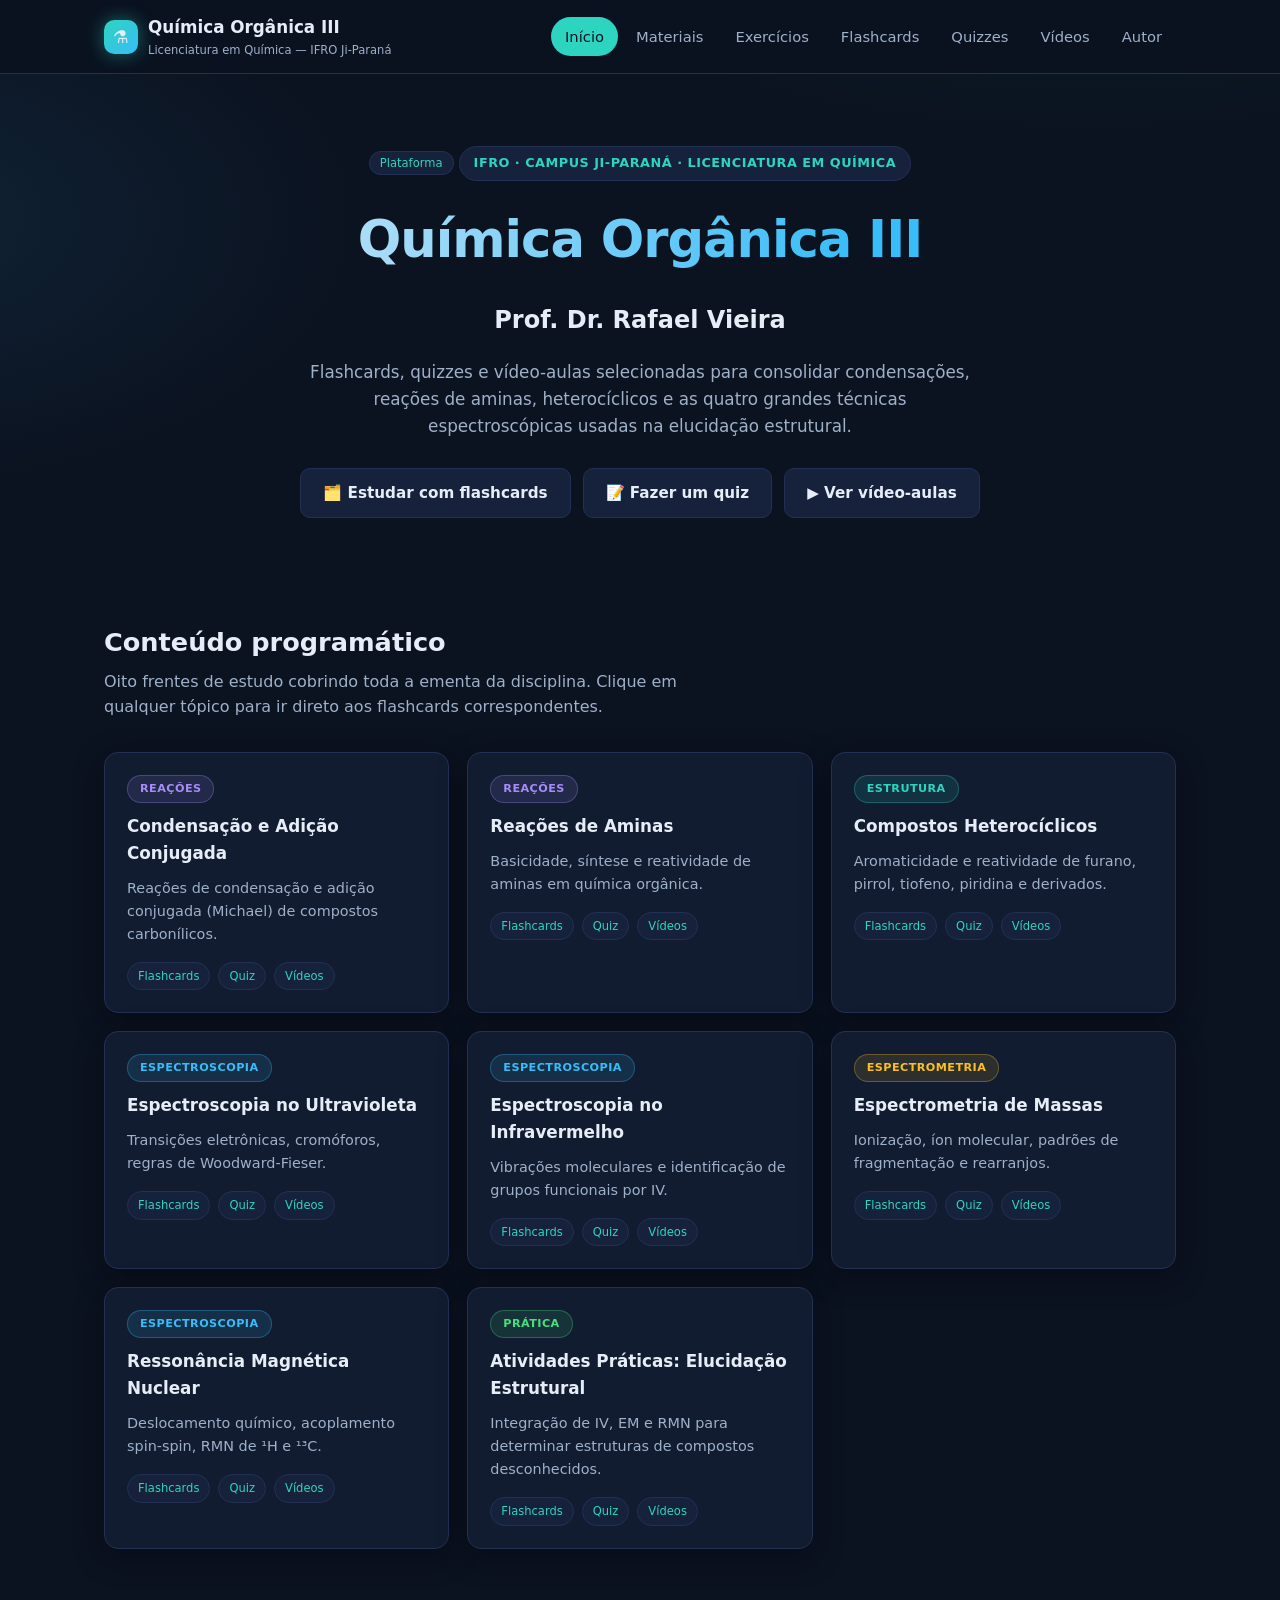
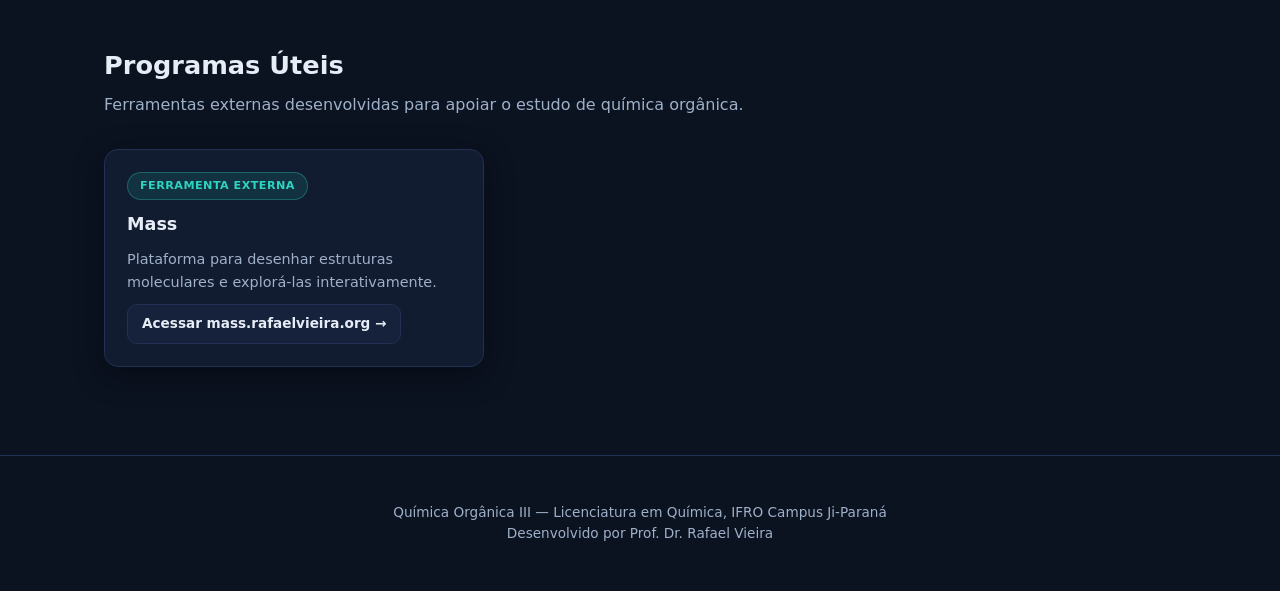
==== commit 21ff5338: "remover o desafio" ====
--- a/index.html
+++ b/index.html
@@ -43,7 +43,7 @@
       <a class="btn btn-ghost" href="flashcards.html">🗂️ Estudar com flashcards</a>
       <a class="btn btn-ghost" href="quizzes.html">📝 Fazer um quiz</a>
       <a class="btn btn-ghost" href="videos.html">▶️ Ver vídeo-aulas</a>
-      <a class="btn btn-primary" href="molecula-apocalipse.html">☣️ Desafio: Molécula-Apocalipse</a>
+      <!-- <a class="btn btn-primary" href="molecula-apocalipse.html">☣️ Desafio: Molécula-Apocalipse</a> -->
     </div>
   </div>
 </section>
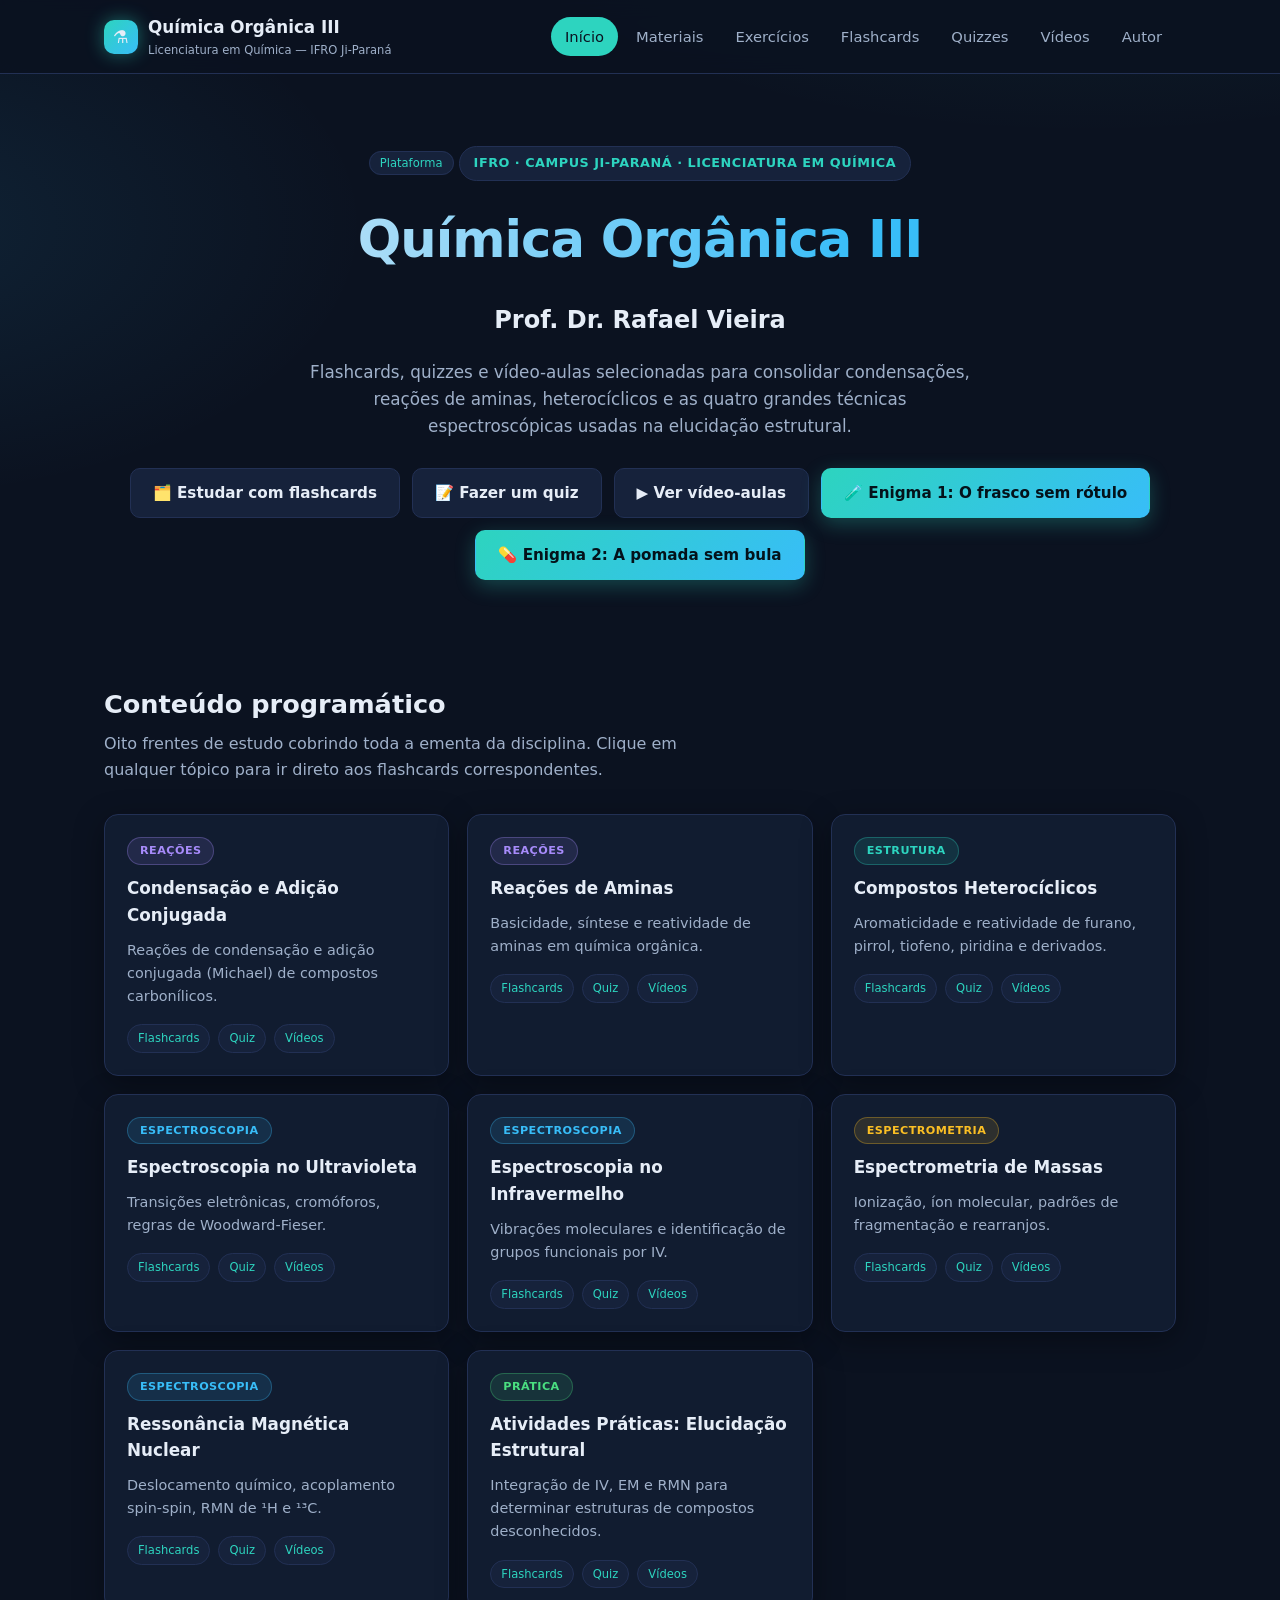
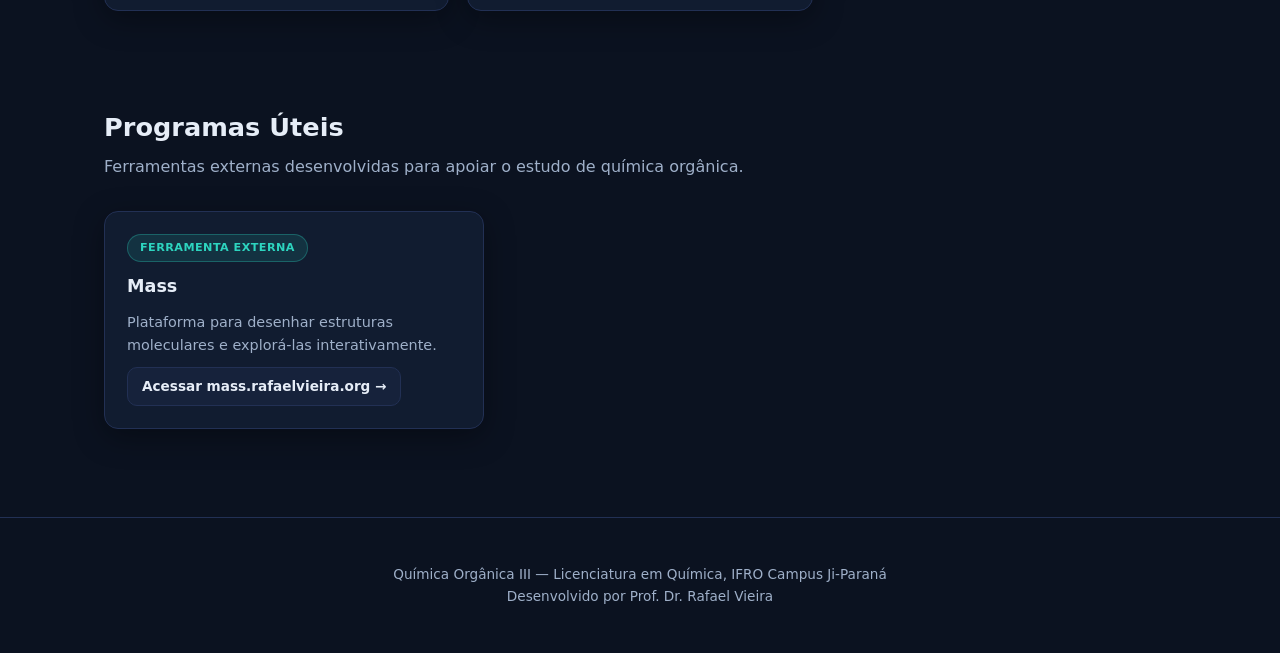
==== commit 5f8d8aa1: "aula rmn" ====
--- a/index.html
+++ b/index.html
@@ -44,6 +44,8 @@
       <a class="btn btn-ghost" href="quizzes.html">📝 Fazer um quiz</a>
       <a class="btn btn-ghost" href="videos.html">▶️ Ver vídeo-aulas</a>
       <!-- <a class="btn btn-primary" href="molecula-apocalipse.html">☣️ Desafio: Molécula-Apocalipse</a> -->
+      <a class="btn btn-primary" href="enigma-elucidacao-1.html">🧪 Enigma 1: O frasco sem rótulo</a>
+      <a class="btn btn-primary" href="enigma-elucidacao-2.html">💊 Enigma 2: A pomada sem bula</a>
     </div>
   </div>
 </section>
